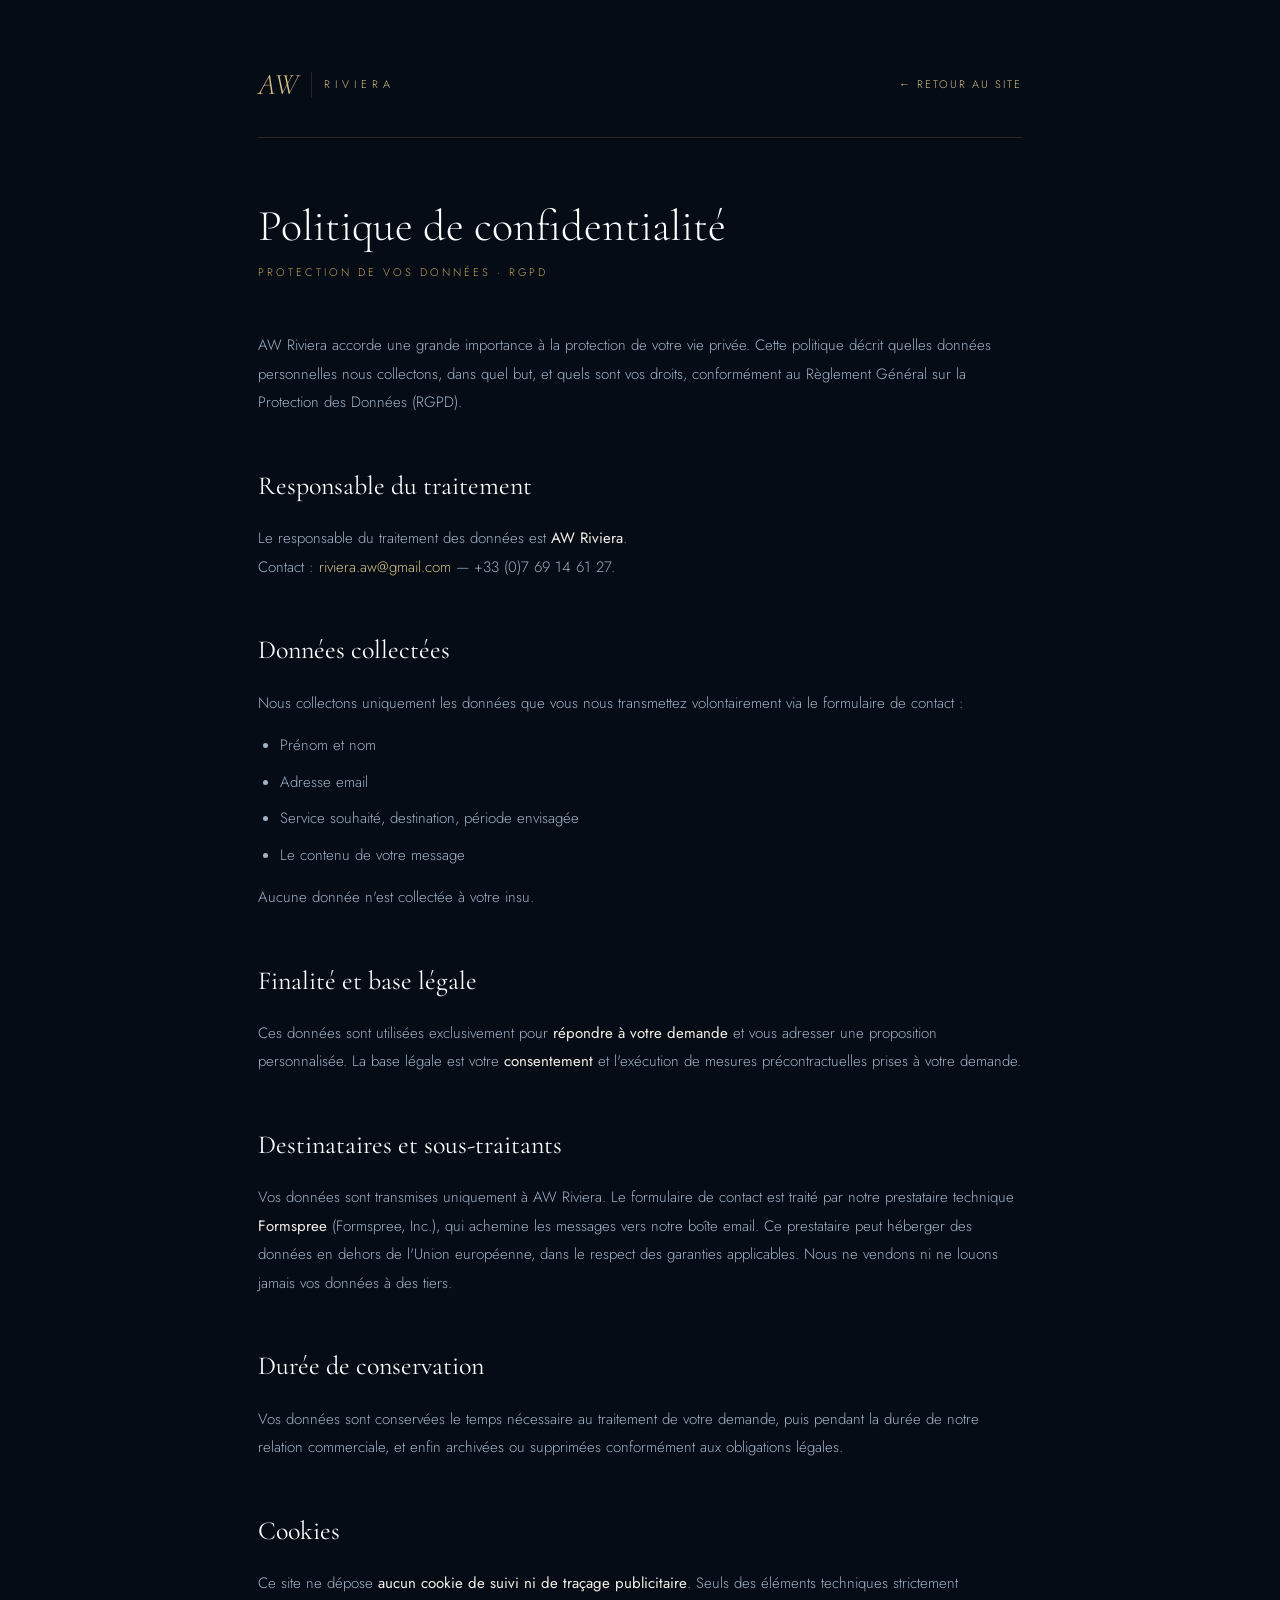
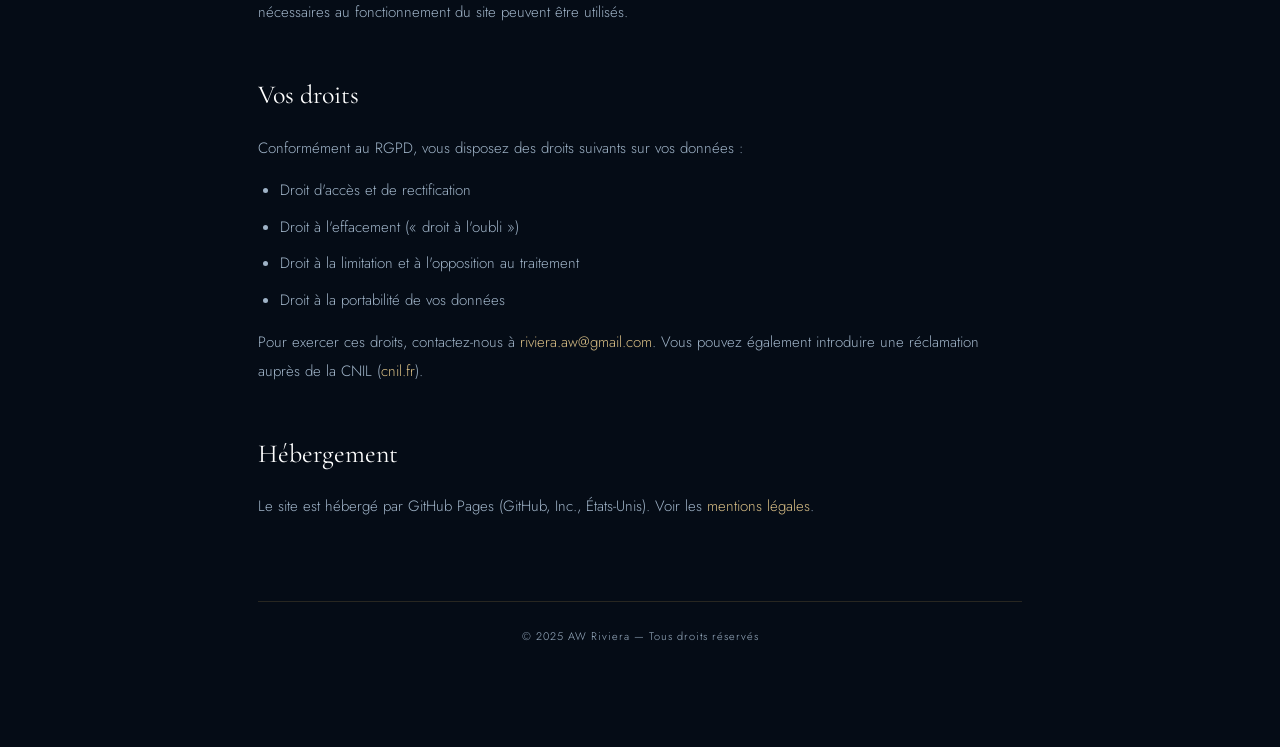
==== confidentialite.html @ cd8be3f5 "Ajoute les pages Mentions légales et Politique de confidentialité (RGPD) - Deux pages autonomes asso" ====
<!DOCTYPE html>
<html lang="fr">
<head>
<meta charset="UTF-8">
<meta name="viewport" content="width=device-width, initial-scale=1.0">
<title>Politique de confidentialité — AW Riviera</title>
<meta name="robots" content="index, follow">
<link rel="icon" type="image/svg+xml" href="data:image/svg+xml,%3Csvg xmlns='http://www.w3.org/2000/svg' viewBox='0 0 64 64'%3E%3Crect width='64' height='64' rx='12' fill='%23050C16'/%3E%3Ctext x='32' y='44' font-family='Georgia,serif' font-style='italic' font-size='32' fill='%23D8BE85' text-anchor='middle'%3EAW%3C/text%3E%3C/svg%3E">
<link rel="preconnect" href="https://fonts.googleapis.com">
<link rel="preconnect" href="https://fonts.gstatic.com" crossorigin>
<link href="https://fonts.googleapis.com/css2?family=Cormorant+Garamond:ital,wght@0,300;0,400;1,400&family=Jost:wght@300;400&display=swap" rel="stylesheet">
<style>
:root{--navy:#050C16;--navy2:#0A1726;--gold:#C6A256;--gold2:#D8BE85;--cream:#F4EFE6;--muted:#9FB3C7;--border:rgba(198,162,86,.18);}
*{margin:0;padding:0;box-sizing:border-box;}
body{background:var(--navy);color:var(--cream);font-family:'Jost',sans-serif;font-weight:300;line-height:1.9;}
a{color:var(--gold2);text-decoration:none;transition:color .25s;}
a:hover{color:var(--gold);}
.wrap{max-width:820px;margin:0 auto;padding:56px 28px 100px;}
.top{display:flex;align-items:center;justify-content:space-between;margin-bottom:64px;padding-bottom:24px;border-bottom:1px solid var(--border);}
.logo{display:flex;align-items:center;gap:12px;}
.logo-aw{font-family:'Cormorant Garamond',serif;font-style:italic;font-size:30px;color:var(--gold2);}
.logo-sep{width:1px;height:26px;background:var(--border);}
.logo-riviera{font-size:11px;letter-spacing:5px;text-transform:uppercase;}
.back{font-size:11px;letter-spacing:2px;text-transform:uppercase;}
h1{font-family:'Cormorant Garamond',serif;font-weight:300;font-size:44px;color:#fff;margin-bottom:12px;line-height:1.1;}
.subtitle{font-size:11px;letter-spacing:3px;text-transform:uppercase;color:var(--gold);margin-bottom:48px;}
h2{font-family:'Cormorant Garamond',serif;font-weight:400;font-size:26px;color:#fff;margin:44px 0 14px;}
p{color:var(--muted);margin-bottom:14px;font-size:15px;}
ul{color:var(--muted);margin:0 0 14px 22px;font-size:15px;}
li{margin-bottom:8px;}
strong{color:var(--cream);font-weight:400;}
.foot{margin-top:80px;padding-top:24px;border-top:1px solid var(--border);font-size:11px;letter-spacing:1px;color:var(--muted);text-align:center;}
</style>
</head>
<body>
<div class="wrap">
  <div class="top">
    <a href="index.html" class="logo">
      <span class="logo-aw">AW</span><span class="logo-sep"></span><span class="logo-riviera">Riviera</span>
    </a>
    <a href="index.html" class="back">← Retour au site</a>
  </div>

  <h1>Politique de confidentialité</h1>
  <div class="subtitle">Protection de vos données · RGPD</div>

  <p>
    AW Riviera accorde une grande importance à la protection de votre vie privée. Cette politique décrit quelles données
    personnelles nous collectons, dans quel but, et quels sont vos droits, conformément au Règlement Général sur la
    Protection des Données (RGPD).
  </p>

  <h2>Responsable du traitement</h2>
  <p>
    Le responsable du traitement des données est <strong>AW Riviera</strong>.<br>
    Contact : <a href="mailto:riviera.aw@gmail.com">riviera.aw@gmail.com</a> — +33 (0)7 69 14 61 27.
  </p>

  <h2>Données collectées</h2>
  <p>Nous collectons uniquement les données que vous nous transmettez volontairement via le formulaire de contact :</p>
  <ul>
    <li>Prénom et nom</li>
    <li>Adresse email</li>
    <li>Service souhaité, destination, période envisagée</li>
    <li>Le contenu de votre message</li>
  </ul>
  <p>Aucune donnée n'est collectée à votre insu.</p>

  <h2>Finalité et base légale</h2>
  <p>
    Ces données sont utilisées exclusivement pour <strong>répondre à votre demande</strong> et vous adresser une
    proposition personnalisée. La base légale est votre <strong>consentement</strong> et l'exécution de mesures
    précontractuelles prises à votre demande.
  </p>

  <h2>Destinataires et sous-traitants</h2>
  <p>
    Vos données sont transmises uniquement à AW Riviera. Le formulaire de contact est traité par notre prestataire
    technique <strong>Formspree</strong> (Formspree, Inc.), qui achemine les messages vers notre boîte email. Ce
    prestataire peut héberger des données en dehors de l'Union européenne, dans le respect des garanties applicables.
    Nous ne vendons ni ne louons jamais vos données à des tiers.
  </p>

  <h2>Durée de conservation</h2>
  <p>
    Vos données sont conservées le temps nécessaire au traitement de votre demande, puis pendant la durée de notre
    relation commerciale, et enfin archivées ou supprimées conformément aux obligations légales.
  </p>

  <h2>Cookies</h2>
  <p>
    Ce site ne dépose <strong>aucun cookie de suivi ni de traçage publicitaire</strong>. Seuls des éléments techniques
    strictement nécessaires au fonctionnement du site peuvent être utilisés.
  </p>

  <h2>Vos droits</h2>
  <p>Conformément au RGPD, vous disposez des droits suivants sur vos données :</p>
  <ul>
    <li>Droit d'accès et de rectification</li>
    <li>Droit à l'effacement (« droit à l'oubli »)</li>
    <li>Droit à la limitation et à l'opposition au traitement</li>
    <li>Droit à la portabilité de vos données</li>
  </ul>
  <p>
    Pour exercer ces droits, contactez-nous à <a href="mailto:riviera.aw@gmail.com">riviera.aw@gmail.com</a>. Vous pouvez
    également introduire une réclamation auprès de la CNIL (<a href="https://www.cnil.fr" target="_blank" rel="noopener">cnil.fr</a>).
  </p>

  <h2>Hébergement</h2>
  <p>Le site est hébergé par GitHub Pages (GitHub, Inc., États-Unis). Voir les <a href="mentions-legales.html">mentions légales</a>.</p>

  <div class="foot">© 2025 AW Riviera — Tous droits réservés</div>
</div>
</body>
</html>
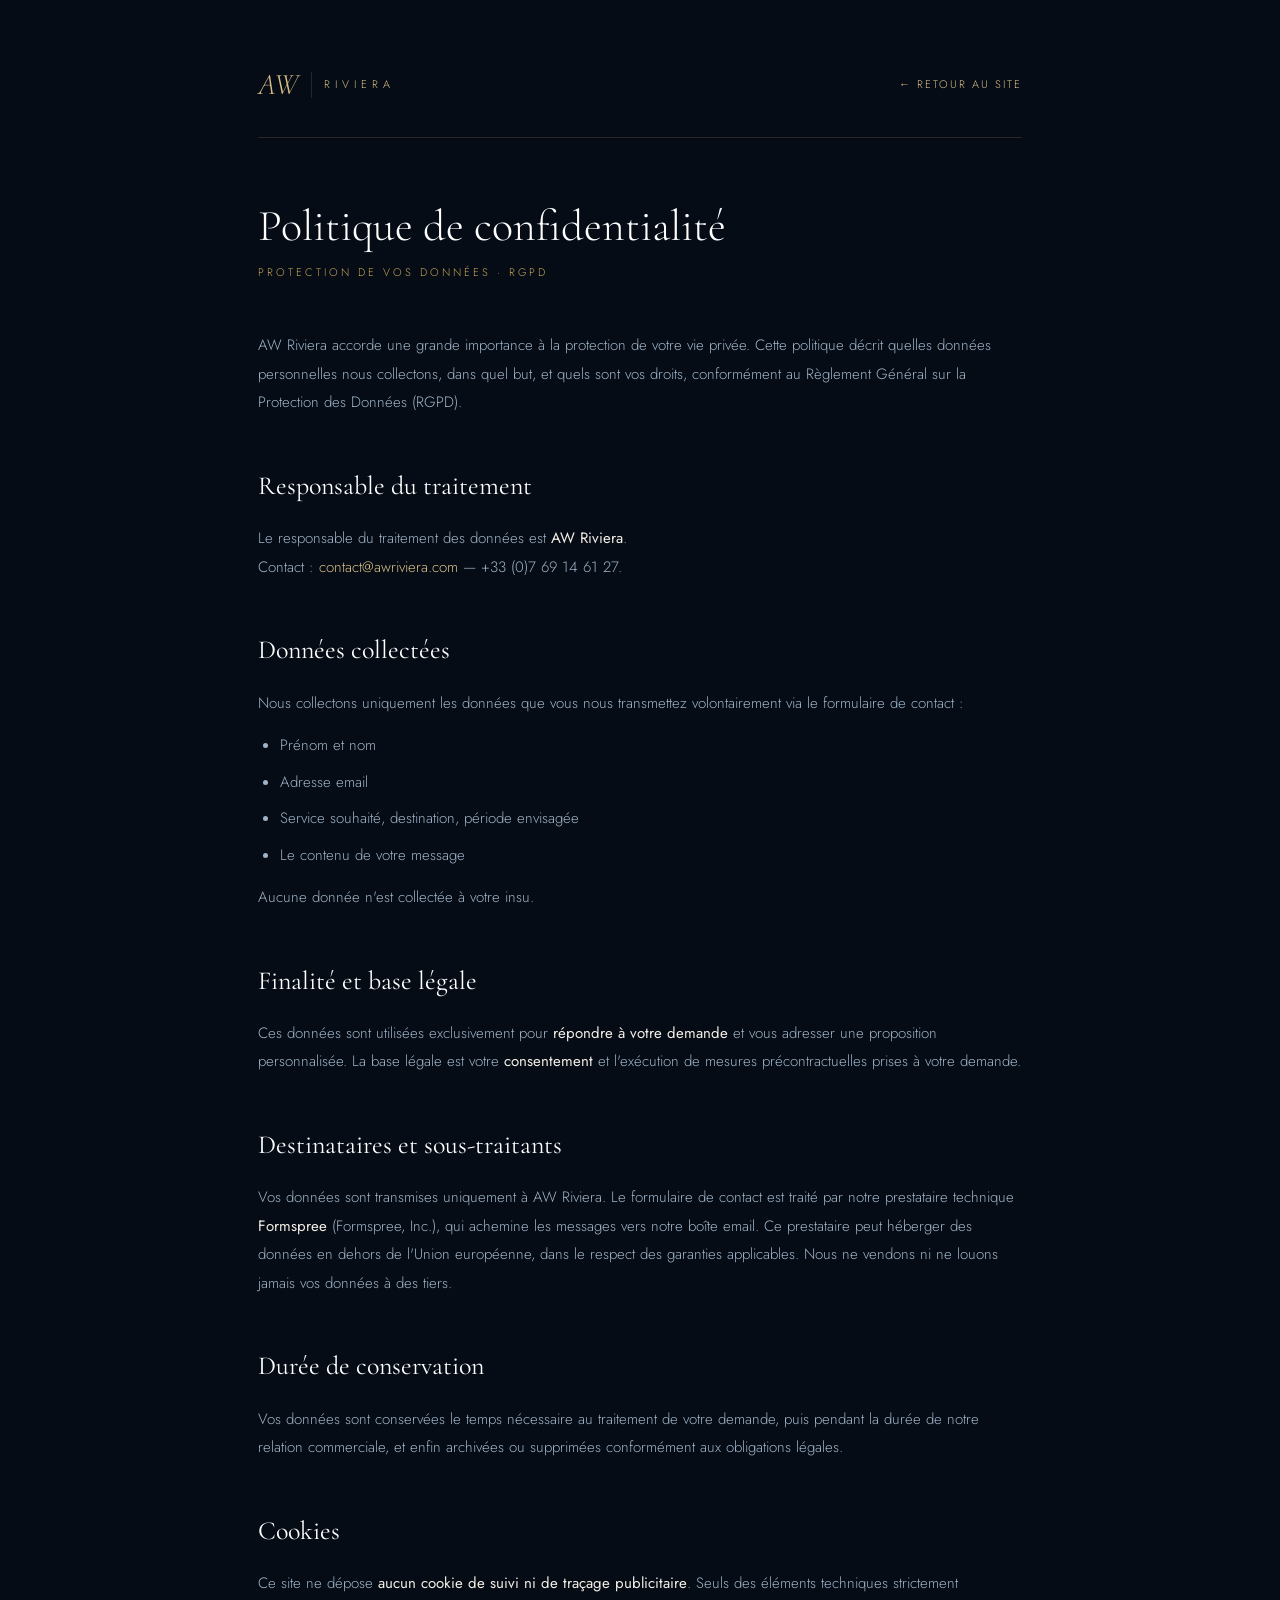
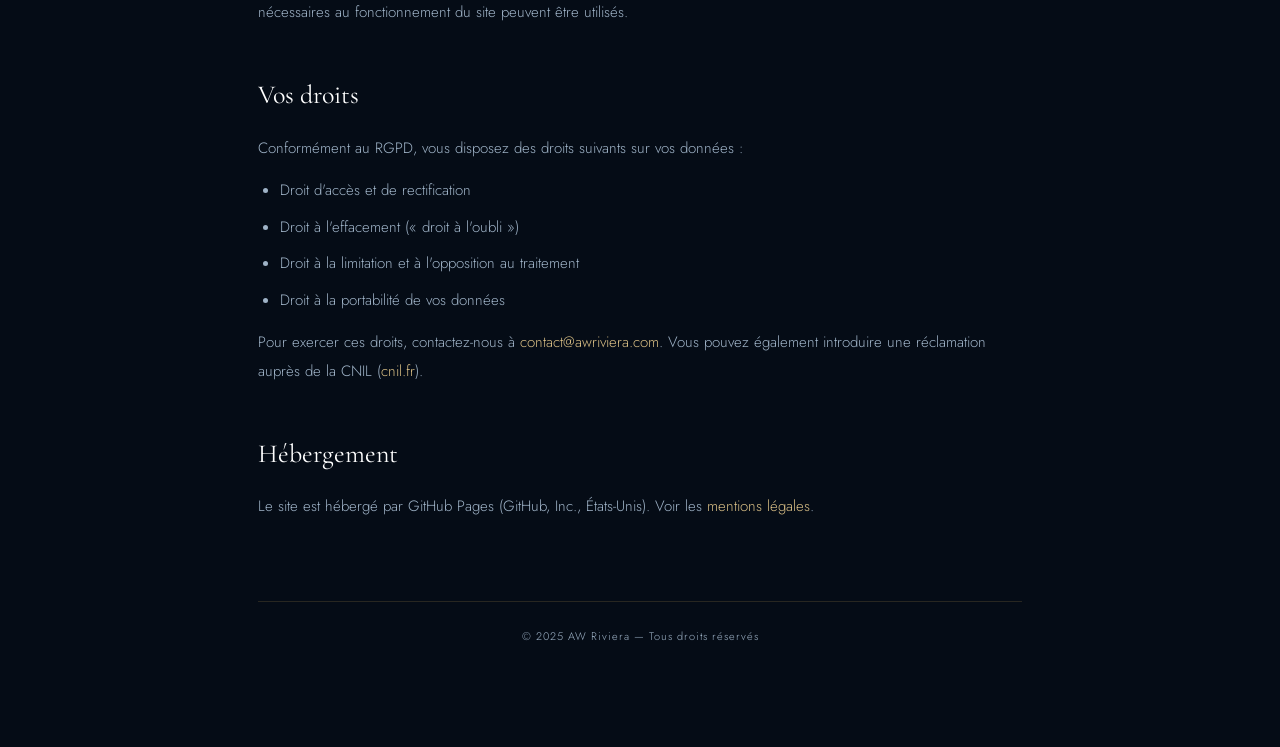
==== commit b0fc271d: "Remplace l'email affiché par l'adresse pro contact@awriviera.com - Section Contact, mentions légales" ====
--- a/confidentialite.html
+++ b/confidentialite.html
@@ -53,7 +53,7 @@
   <h2>Responsable du traitement</h2>
   <p>
     Le responsable du traitement des données est <strong>AW Riviera</strong>.<br>
-    Contact : <a href="mailto:riviera.aw@gmail.com">riviera.aw@gmail.com</a> — +33 (0)7 69 14 61 27.
+    Contact : <a href="mailto:contact@awriviera.com">contact@awriviera.com</a> — +33 (0)7 69 14 61 27.
   </p>
 
   <h2>Données collectées</h2>
@@ -102,7 +102,7 @@
     <li>Droit à la portabilité de vos données</li>
   </ul>
   <p>
-    Pour exercer ces droits, contactez-nous à <a href="mailto:riviera.aw@gmail.com">riviera.aw@gmail.com</a>. Vous pouvez
+    Pour exercer ces droits, contactez-nous à <a href="mailto:contact@awriviera.com">contact@awriviera.com</a>. Vous pouvez
     également introduire une réclamation auprès de la CNIL (<a href="https://www.cnil.fr" target="_blank" rel="noopener">cnil.fr</a>).
   </p>
 
